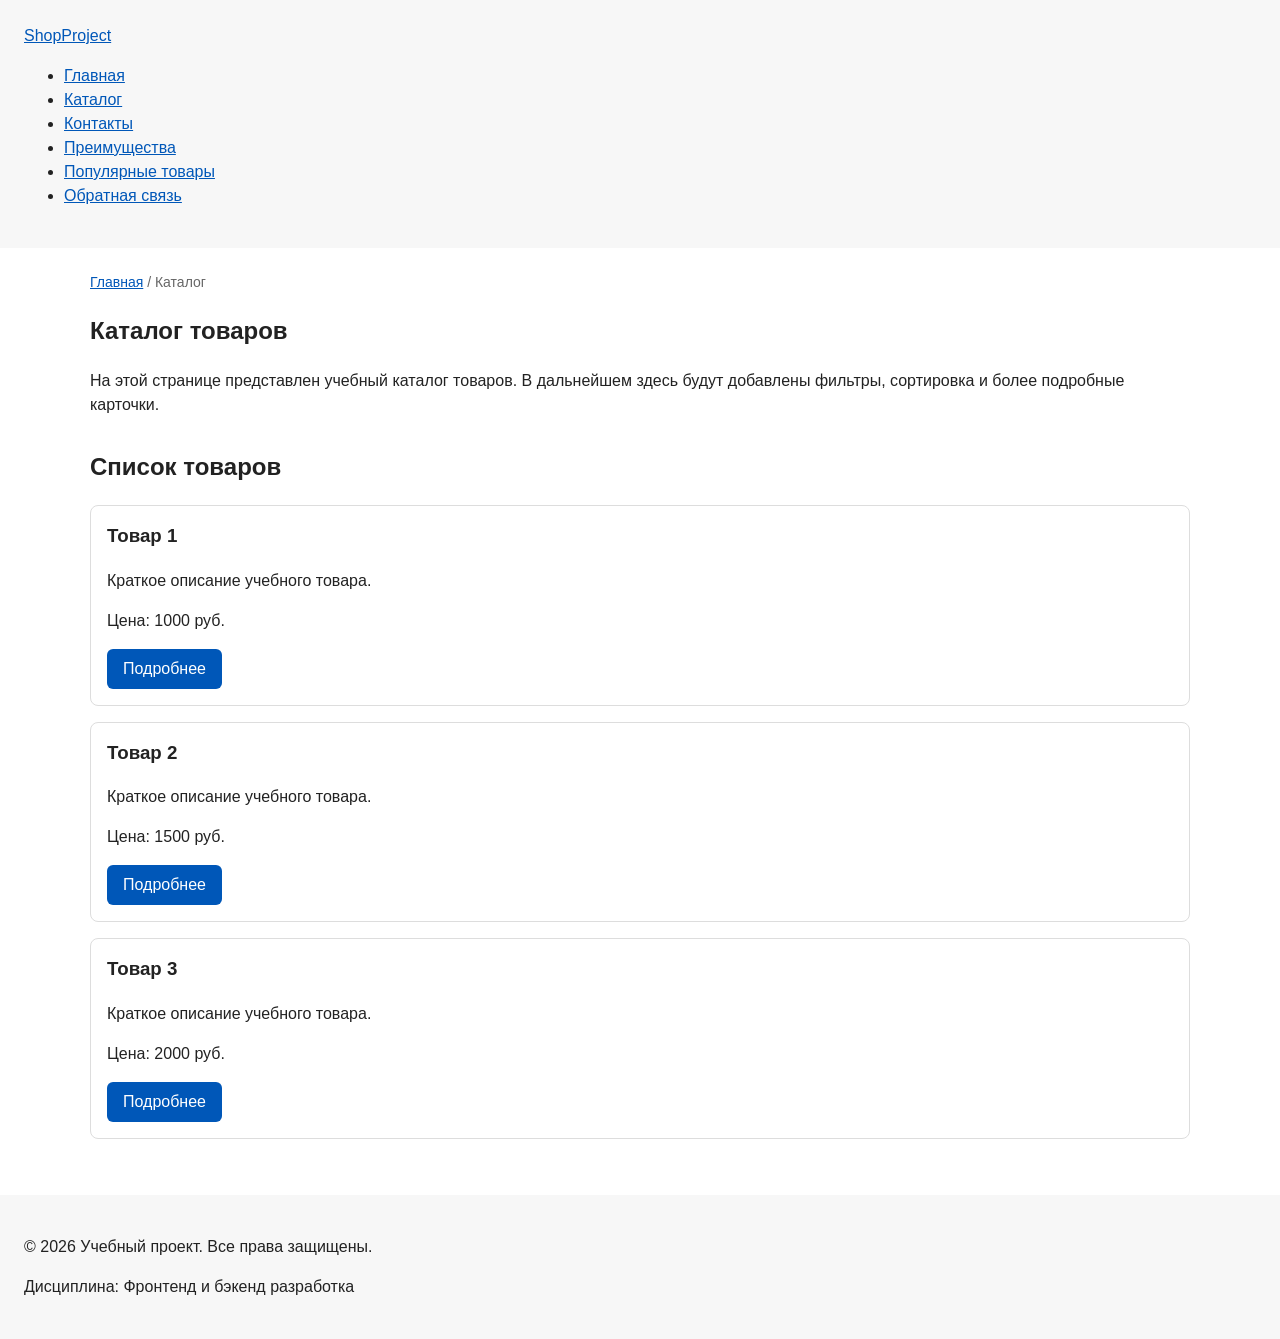
==== catalog.html @ 62868a8f "feat: add multi-page structure navigation and anchors" ====
<!DOCTYPE html>
<html lang="ru">
<head>
    <meta charset="UTF-8">
    <meta name="viewport" content="width=device-width, initial-scale=1.0">
    <meta name="description" content="Каталог товаров учебного интернет-магазина.">
    <title>Каталог товаров — Учебный интернет-магазин</title>
    <link rel="stylesheet" href="css/style.css">
</head>
<body>
<header>
    <div class="site-header">
        <a class="site-logo" href="index.html">ShopProject</a>

        <nav class="site-nav" aria-label="Основная навигация">
            <ul class="site-nav__list">
                <li><a href="index.html">Главная</a></li>
                <li><a href="catalog.html">Каталог</a></li>
                <li><a href="contacts.html">Контакты</a></li>
                <li><a href="index.html#advantages">Преимущества</a></li>
                <li><a href="index.html#popular">Популярные товары</a></li>
                <li><a href="index.html#contacts">Обратная связь</a></li>
            </ul>
        </nav>
    </div>
</header>

<main>
    <nav class="breadcrumbs" aria-label="Хлебные крошки">
        <a href="index.html">Главная</a>
        <span>Каталог</span>
    </nav>

    <section class="section">
        <h1>Каталог товаров</h1>
        <p>
            На этой странице представлен учебный каталог товаров.
            В дальнейшем здесь будут добавлены фильтры, сортировка и более
            подробные карточки.
        </p>
    </section>

    <section class="section">
        <h2>Список товаров</h2>

        <article class="product-card">
            <h3>Товар 1</h3>
            <p>Краткое описание учебного товара.</p>
            <p>Цена: 1000 руб.</p>
            <a class="button" href="index.html#popular">Подробнее</a>
        </article>

        <article class="product-card">
            <h3>Товар 2</h3>
            <p>Краткое описание учебного товара.</p>
            <p>Цена: 1500 руб.</p>
            <a class="button" href="index.html#popular">Подробнее</a>
        </article>

        <article class="product-card">
            <h3>Товар 3</h3>
            <p>Краткое описание учебного товара.</p>
            <p>Цена: 2000 руб.</p>
            <a class="button" href="index.html#popular">Подробнее</a>
        </article>
    </section>
</main>

<footer>
    <p>&copy; 2026 Учебный проект. Все права защищены.</p>
    <p>Дисциплина: Фронтенд и бэкенд разработка</p>
</footer>
</body>
</html>
---- css/style.css ----
/* ===============================
   1. Переменные проекта
   =============================== */

:root {
    /* Основные цвета проекта */
    --color-bg: #ffffff;
    --color-text: #222222;
    --color-muted: #666666;
    --color-primary: #0057b8;
    --color-primary-dark: #003f86;
    --color-border: #dddddd;
    --color-surface: #f7f7f7;
    --color-surface-accent: #eef5ff;
    --color-danger: #b00020;
    --color-success: #168a2f;
    --color-success-bg: #eefaf0;
    --color-white: #ffffff;

    /* Отступы */
    --space-xs: 4px;
    --space-sm: 8px;
    --space-md: 16px;
    --space-lg: 24px;
    --space-xl: 32px;

    /* Скругления */
    --radius-sm: 6px;
    --radius-md: 8px;
    --radius-lg: 12px;

    /* Размеры */
    --container-width: 1100px;
}
/* ===============================
   2. Базовые стили
   =============================== */

* {
    box-sizing: border-box;
}

body {
    margin: 0;
    font-family: Arial, sans-serif;
    line-height: 1.5;
    color: var(--color-text);
    background-color: var(--color-bg);
}
header,
main,
footer {
    padding: var(--space-lg);
}
header {
    background-color: var(--color-surface);
}

footer {
    background-color: var(--color-surface);
}
/* ===============================
   3. Общие элементы интерфейса
   =============================== */

a {
    color: var(--color-primary);
}

a:hover {
    color: var(--color-primary-dark);
}

a:focus-visible {
    outline: 2px solid var(--color-primary);
    outline-offset: 3px;
}
.button {
    display: inline-block;
    padding: var(--space-sm) var(--space-md);
    color: var(--color-white);
    background-color: var(--color-primary);
    text-decoration: none;
    border: none;
    border-radius: var(--radius-sm);
    cursor: pointer;
}

.button:hover {
    background-color: var(--color-primary-dark);
}

.button:focus-visible {
    outline: 2px solid var(--color-primary);
    outline-offset: 3px;
}

.button:disabled {
    opacity: 0.6;
    cursor: not-allowed;
}
/* ===============================
   4. Компоненты страницы
   =============================== */

.hero {
    max-width: var(--container-width);
    margin: 0 auto var(--space-xl);
    padding: var(--space-xl) var(--space-lg);
    background-color: var(--color-surface-accent);
    border-radius: var(--radius-lg);
}

.section {
    max-width: var(--container-width);
    margin: 0 auto var(--space-xl);
}

.section h2 {
    margin-top: 0;
}
.product-card {
    margin-bottom: var(--space-md);
    padding: var(--space-md);
    border: 1px solid var(--color-border);
    border-radius: var(--radius-md);
    background-color: var(--color-bg);
}

.product-card:hover {
    border-color: var(--color-primary);
}

.product-card h3 {
    margin-top: 0;
}
.aside-info {
    max-width: var(--container-width);
    margin: 0 auto var(--space-xl);
    padding: var(--space-md);
    border-left: 4px solid var(--color-primary);
    background-color: var(--color-surface);
}
/* ===============================
   5. Форма и модальное окно
   =============================== */

.order-dialog {
    width: min(100% - 32px, 560px);
    padding: var(--space-lg);
    border: none;
    border-radius: var(--radius-lg);
}

.order-dialog::backdrop {
    background-color: rgba(0, 0, 0, 0.5);
}

.form-field {
    margin-bottom: var(--space-md);
}

.form-field label {
    display: block;
    margin-bottom: var(--space-xs);
}

.form-field input,
.form-field select,
.form-field textarea {
    width: 100%;
    padding: 10px 12px;
    border: 1px solid var(--color-border);
    border-radius: var(--radius-sm);
    font: inherit;
}

.form-field input[type="checkbox"] {
    width: auto;
}

.form-field small {
    display: block;
    margin-top: var(--space-xs);
    color: var(--color-muted);
}
.form-field input:hover,
.form-field select:hover,
.form-field textarea:hover {
    border-color: var(--color-primary);
}

.form-field input:focus-visible,
.form-field select:focus-visible,
.form-field textarea:focus-visible,
.form-actions button:focus-visible {
    outline: 2px solid var(--color-primary);
    outline-offset: 3px;
}

[aria-invalid="true"] {
    border-color: var(--color-danger);
}
.success-message {
    max-width: var(--container-width);
    margin: var(--space-lg) auto;
    padding: var(--space-md);
    border-left: 4px solid var(--color-success);
    background-color: var(--color-success-bg);
}

.breadcrumbs {
    max-width: var(--container-width);
    margin: 0 auto var(--space-md);
    font-size: 14px;
    color: var(--color-muted);
}

.breadcrumbs a {
    color: var(--color-primary);
}

.breadcrumbs span::before {
    content: " / ";
    color: var(--color-muted);
}
html {
    scroll-behavior: smooth;
}
:target {
    outline: 2px dashed var(--color-primary);
    outline-offset: 4px;
}
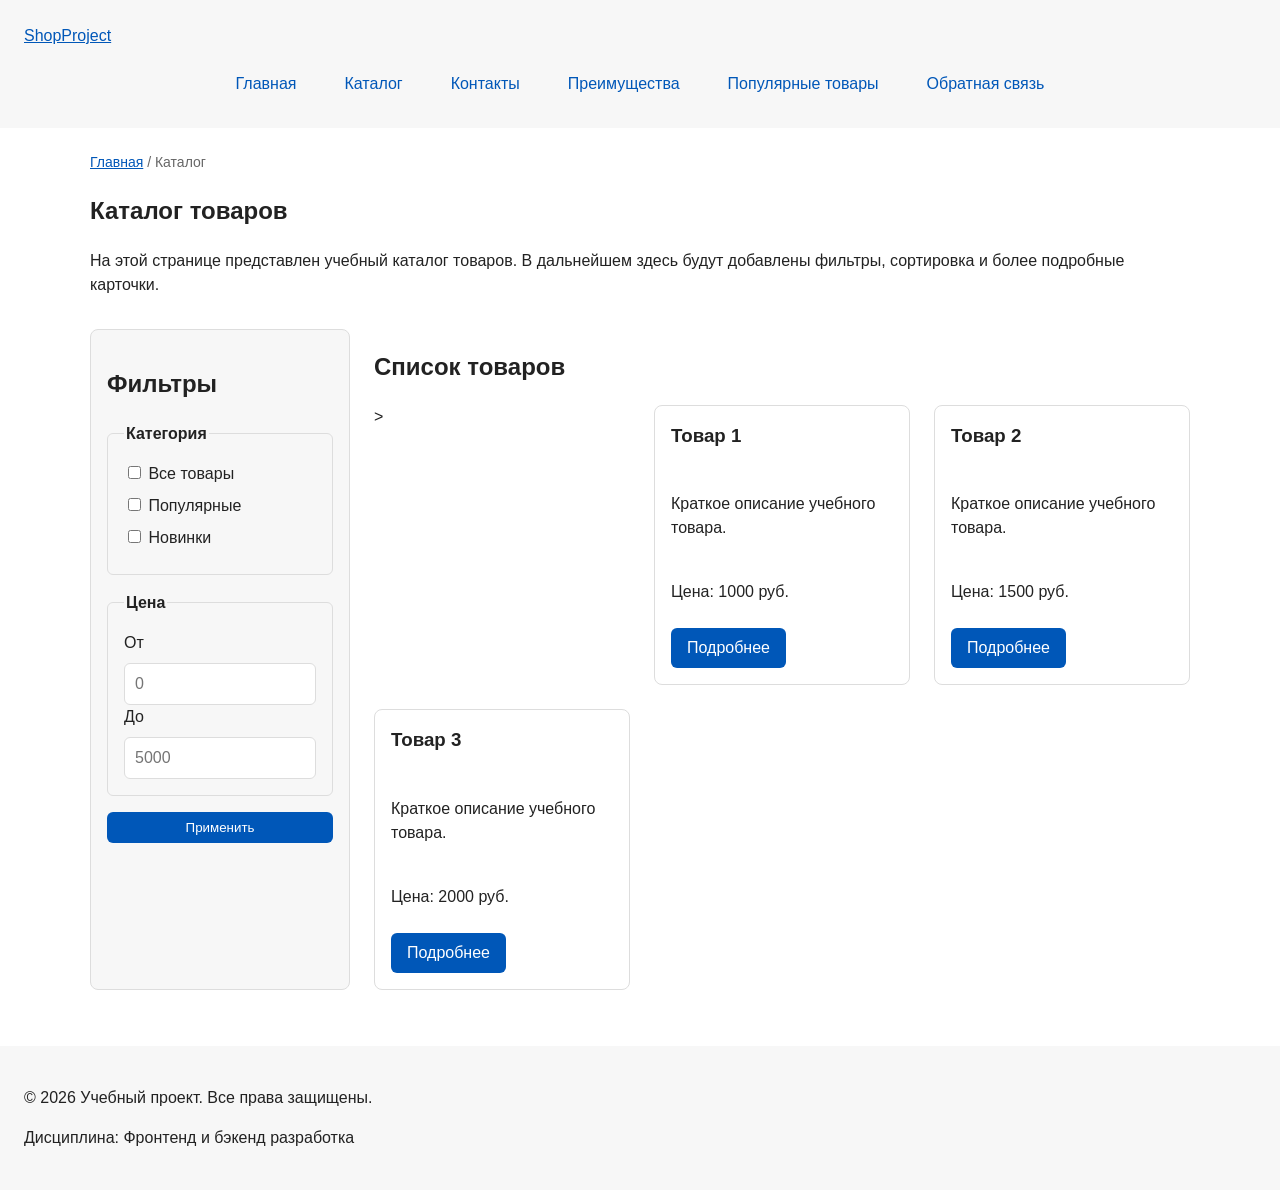
==== commit 19bef51d: "feat: add flex navigation and grid catalog layout" ====
--- a/catalog.html
+++ b/catalog.html
@@ -39,31 +39,72 @@
             подробные карточки.
         </p>
     </section>
+    <section class="catalog-layout">
+        <aside class="catalog-filters">
+            <h2>Фильтры</h2>
 
-    <section class="section">
-        <h2>Список товаров</h2>
+            <form class="filters-form" action="#" method="get">
+                <fieldset>
+                    <legend>Категория</legend>
 
-        <article class="product-card">
-            <h3>Товар 1</h3>
-            <p>Краткое описание учебного товара.</p>
-            <p>Цена: 1000 руб.</p>
-            <a class="button" href="index.html#popular">Подробнее</a>
-        </article>
+                    <label>
+                        <input type="checkbox" name="category" value="all">
+                        Все товары
+                    </label>
 
-        <article class="product-card">
-            <h3>Товар 2</h3>
-            <p>Краткое описание учебного товара.</p>
-            <p>Цена: 1500 руб.</p>
-            <a class="button" href="index.html#popular">Подробнее</a>
-        </article>
+                    <label>
+                        <input type="checkbox" name="category" value="popular">
+                        Популярные
+                    </label>
 
-        <article class="product-card">
-            <h3>Товар 3</h3>
-            <p>Краткое описание учебного товара.</p>
-            <p>Цена: 2000 руб.</p>
-            <a class="button" href="index.html#popular">Подробнее</a>
-        </article>
+                    <label>
+                        <input type="checkbox" name="category" value="new">
+                        Новинки
+                    </label>
+                </fieldset>
+
+                <fieldset>
+                    <legend>Цена</legend>
+
+                    <label for="price-from">От</label>
+                    <input id="price-from" name="price-from" type="number" min="0" placeholder="0">
+
+                    <label for="price-to">До</label>
+                    <input id="price-to" name="price-to" type="number" min="0" placeholder="5000">
+                </fieldset>
+
+                <button class="button" type="submit">Применить</button>
+            </form>
+        </aside>
+
+        <section class="catalog-products">
+            <h2>Список товаров</h2>
+            <div class="products-grid">>
+                <article class="product-card">
+                    <h3>Товар 1</h3>
+                    <p>Краткое описание учебного товара.</p>
+                    <p>Цена: 1000 руб.</p>
+                    <a class="button" href="index.html#popular">Подробнее</a>
+                </article>
+
+                <article class="product-card">
+                    <h3>Товар 2</h3>
+                    <p>Краткое описание учебного товара.</p>
+                    <p>Цена: 1500 руб.</p>
+                    <a class="button" href="index.html#popular">Подробнее</a>
+                </article>
+
+                <article class="product-card">
+                    <h3>Товар 3</h3>
+                    <p>Краткое описание учебного товара.</p>
+                    <p>Цена: 2000 руб.</p>
+                    <a class="button" href="index.html#popular">Подробнее</a>
+                </article>
+            </div>
+        </section>
     </section>
+
+
 </main>
 
 <footer>
--- a/css/style.css
+++ b/css/style.css
@@ -120,13 +120,22 @@
     margin-top: 0;
 }
 .product-card {
-    margin-bottom: var(--space-md);
+    display: flex;
+    flex-direction: column;
+    gap: var(--space-sm);
+    margin-bottom: 0;
     padding: var(--space-md);
     border: 1px solid var(--color-border);
     border-radius: var(--radius-md);
     background-color: var(--color-bg);
 }
 
+.product-card .button {
+    margin-top: auto;
+    align-self: flex-start;
+}
+
+
 .product-card:hover {
     border-color: var(--color-primary);
 }
@@ -141,9 +150,86 @@
     border-left: 4px solid var(--color-primary);
     background-color: var(--color-surface);
 }
-/* ===============================
-   5. Форма и модальное окно
-   =============================== */
+.site-nav__list {
+    display: flex;
+    flex-wrap: wrap;
+    justify-content: center;
+    align-items: center;
+    gap: var(--space-md);
+    padding: 0;
+    margin: var(--space-md) 0 0;
+    list-style: none;
+}
+.site-nav__list a {
+    display: inline-block;
+    padding: var(--space-sm) var(--space-md);
+    color: var(--color-primary);
+    text-decoration: none;
+    border-radius: var(--radius-sm);
+}
+
+.site-nav__list a:hover {
+    color: var(--color-white);
+    background-color: var(--color-primary);
+}
+.products-grid {
+    display: grid;
+    grid-template-columns: repeat(3, 1fr);
+    gap: var(--space-lg);
+}
+.catalog-layout {
+    max-width: var(--container-width);
+    margin: 0 auto var(--space-xl);
+    display: grid;
+    grid-template-columns: 260px 1fr;
+    grid-template-areas: "filters products";
+    gap: var(--space-lg);
+}
+
+.catalog-filters {
+    grid-area: filters;
+    padding: var(--space-md);
+    border: 1px solid var(--color-border);
+    border-radius: var(--radius-md);
+    background-color: var(--color-surface);
+}
+
+.catalog-products {
+    grid-area: products;
+}
+.filters-form {
+    display: grid;
+    gap: var(--space-md);
+}
+
+.filters-form fieldset {
+    margin: 0;
+    padding: var(--space-md);
+    border: 1px solid var(--color-border);
+    border-radius: var(--radius-sm);
+}
+
+.filters-form legend {
+    font-weight: 700;
+}
+
+.filters-form label {
+    display: block;
+    margin-bottom: var(--space-sm);
+}
+
+.filters-form input[type="number"] {
+    width: 100%;
+    padding: 8px 10px;
+    border: 1px solid var(--color-border);
+    border-radius: var(--radius-sm);
+    font: inherit;
+}
+
+
+    /* ===============================
+       5. Форма и модальное окно
+       =============================== */
 
 .order-dialog {
     width: min(100% - 32px, 560px);
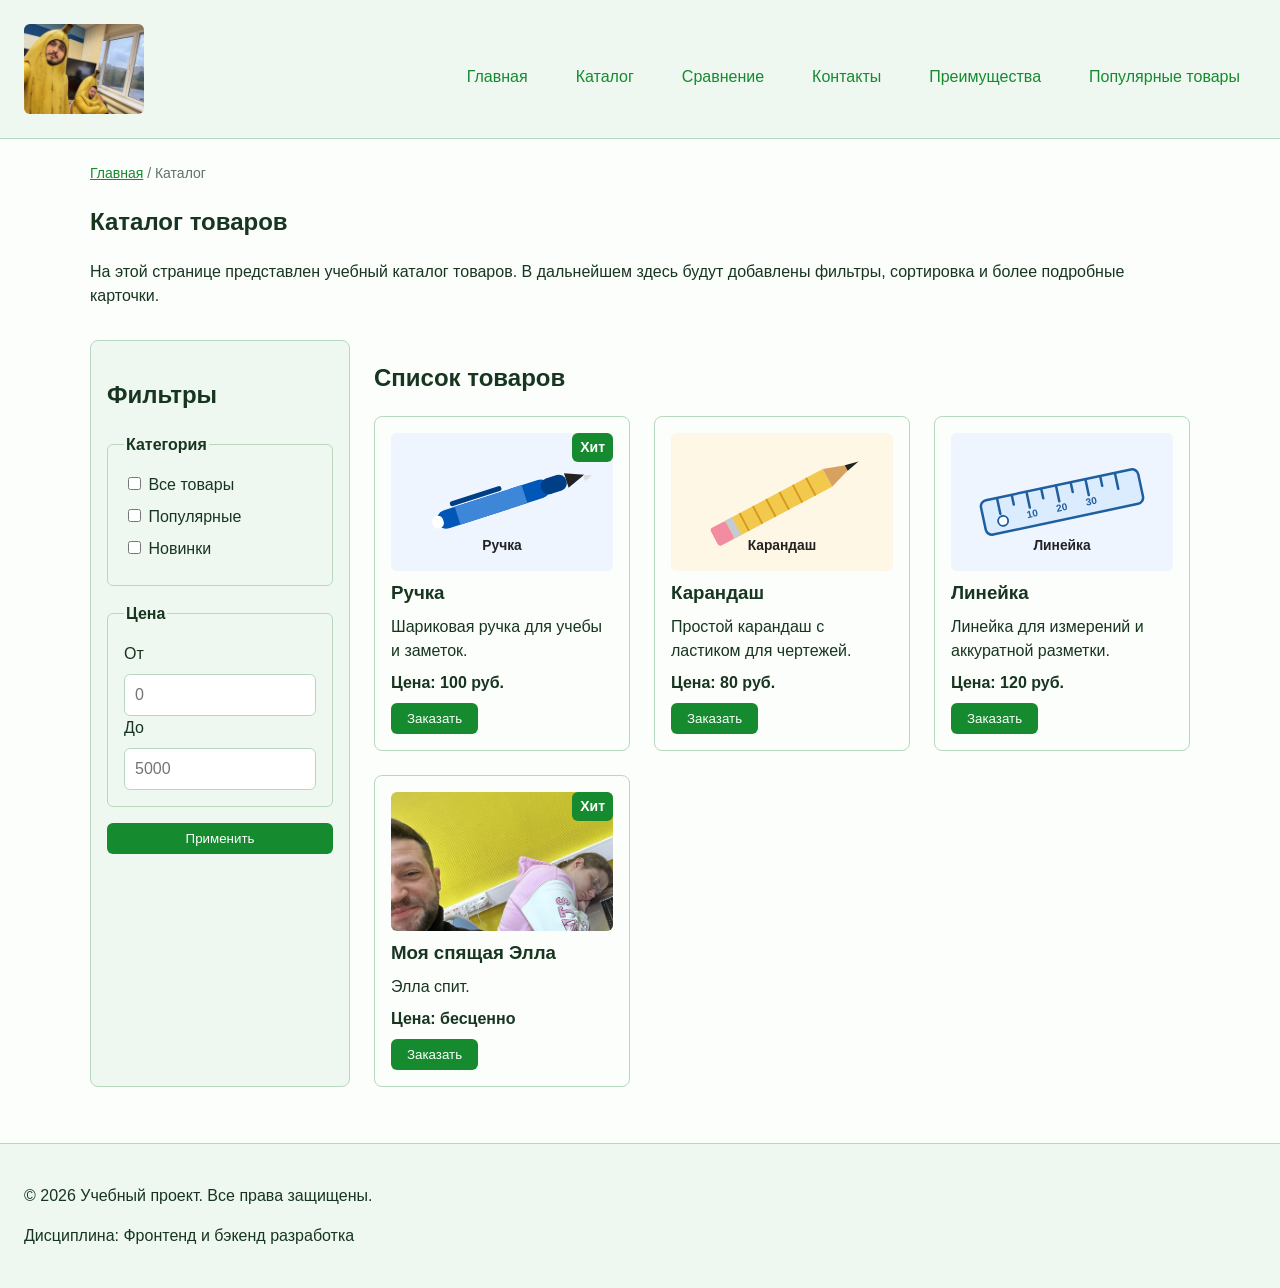
==== commit 8c2279d6: "final" ====
--- a/catalog.html
+++ b/catalog.html
@@ -6,20 +6,23 @@
     <meta name="description" content="Каталог товаров учебного интернет-магазина.">
     <title>Каталог товаров — Учебный интернет-магазин</title>
     <link rel="stylesheet" href="css/style.css">
+    <script src="js/main.js" defer></script>
 </head>
 <body>
 <header>
     <div class="site-header">
-        <a class="site-logo" href="index.html">ShopProject</a>
+        <a class="site-logo" href="index.html">
+            <img src="images/logo.jpg" alt="ShopProject">
+        </a>
 
         <nav class="site-nav" aria-label="Основная навигация">
             <ul class="site-nav__list">
                 <li><a href="index.html">Главная</a></li>
                 <li><a href="catalog.html">Каталог</a></li>
+                <li><a href="comparison.html">Сравнение</a></li>
                 <li><a href="contacts.html">Контакты</a></li>
                 <li><a href="index.html#advantages">Преимущества</a></li>
                 <li><a href="index.html#popular">Популярные товары</a></li>
-                <li><a href="index.html#contacts">Обратная связь</a></li>
             </ul>
         </nav>
     </div>
@@ -79,26 +82,55 @@
 
         <section class="catalog-products">
             <h2>Список товаров</h2>
-            <div class="products-grid">>
-                <article class="product-card">
-                    <h3>Товар 1</h3>
-                    <p>Краткое описание учебного товара.</p>
-                    <p>Цена: 1000 руб.</p>
-                    <a class="button" href="index.html#popular">Подробнее</a>
-                </article>
-
-                <article class="product-card">
-                    <h3>Товар 2</h3>
-                    <p>Краткое описание учебного товара.</p>
-                    <p>Цена: 1500 руб.</p>
-                    <a class="button" href="index.html#popular">Подробнее</a>
-                </article>
-
-                <article class="product-card">
-                    <h3>Товар 3</h3>
-                    <p>Краткое описание учебного товара.</p>
-                    <p>Цена: 2000 руб.</p>
-                    <a class="button" href="index.html#popular">Подробнее</a>
+            <div class="products-grid">
+                <article class="product-card">
+                    <span class="product-card__badge">Хит</span>
+                    <img class="product-card__image" src="images/product-1.svg" alt="Ручка">
+                    <h3 class="product-card__title">Ручка</h3>
+                    <p class="product-card__description">Шариковая ручка для учебы и заметок.</p>
+                    <p class="product-card__price">Цена: 100 руб.</p>
+                    <div class="product-card__actions">
+                        <button class="button product-card__button" type="button" data-product="Ручка">
+                            Заказать
+                        </button>
+                    </div>
+                </article>
+
+                <article class="product-card">
+                    <img class="product-card__image" src="images/product-2.svg" alt="Карандаш">
+                    <h3 class="product-card__title">Карандаш</h3>
+                    <p class="product-card__description">Простой карандаш с ластиком для чертежей.</p>
+                    <p class="product-card__price">Цена: 80 руб.</p>
+                    <div class="product-card__actions">
+                        <button class="button product-card__button" type="button" data-product="Ручка">
+                            Заказать
+                        </button>
+                    </div>
+                </article>
+
+                <article class="product-card">
+                    <img class="product-card__image" src="images/product-3.svg" alt="Линейка">
+                    <h3 class="product-card__title">Линейка</h3>
+                    <p class="product-card__description">Линейка для измерений и аккуратной разметки.</p>
+                    <p class="product-card__price">Цена: 120 руб.</p>
+                    <div class="product-card__actions">
+                        <button class="button product-card__button" type="button" data-product="Ручка">
+                            Заказать
+                        </button>
+                    </div>
+                </article>
+
+                <article class="product-card">
+                    <span class="product-card__badge">Хит</span>
+                    <img class="product-card__image" src="images/ella.jpg" alt="Ручка">
+                    <h3 class="product-card__title">Моя спящая Элла</h3>
+                    <p class="product-card__description">Элла спит.</p>
+                    <p class="product-card__price">Цена: бесценно</p>
+                    <div class="product-card__actions">
+                        <button class="button product-card__button" type="button" data-product="Ручка">
+                            Заказать
+                        </button>
+                    </div>
                 </article>
             </div>
         </section>
@@ -106,7 +138,102 @@
 
 
 </main>
-
+<dialog class="order-dialog" id="order-dialog" aria-labelledby="order-dialog-title">
+    <h2 id="order-dialog-title">Оформление заявки</h2>
+
+    <form class="order-form" id="order-form" action="#" method="post" novalidate>
+        <input id="selected-product" name="selected-product" type="hidden">
+
+        <div class="form-field">
+            <label for="order-name">Имя</label>
+            <input
+                    id="order-name"
+                    name="name"
+                    type="text"
+                    placeholder="Введите ваше имя"
+                    minlength="2"
+                    autocomplete="given-name"
+                    required
+            >
+        </div>
+
+        <div class="form-field">
+            <label for="order-email">E-mail</label>
+            <input
+                    id="order-email"
+                    name="email"
+                    type="email"
+                    placeholder="example@mail.ru"
+                    autocomplete="email"
+                    required
+            >
+        </div>
+
+        <div class="form-field">
+            <label for="order-phone">Телефон</label>
+            <input
+                    id="order-phone"
+                    name="phone"
+                    type="tel"
+                    inputmode="tel"
+                    placeholder="+7 (900) 000-00-00"
+                    pattern="^\+7 \(\d{3}\) \d{3}-\d{2}-\d{2}$"
+                    required
+            >
+            <small>Формат: +7 (900) 000-00-00</small>
+        </div>
+
+        <div class="form-field">
+            <label for="order-date">Дата связи</label>
+            <input
+                    id="order-date"
+                    name="date"
+                    type="date"
+            >
+        </div>
+
+        <div class="form-field">
+            <label for="order-topic">Тема заявки</label>
+            <select id="order-topic" name="topic" required>
+                <option value="">Выберите тему</option>
+                <option value="product">Заказ товара</option>
+                <option value="consultation">Консультация</option>
+                <option value="delivery">Доставка</option>
+            </select>
+        </div>
+
+        <div class="form-field">
+            <label for="order-comment">Комментарий</label>
+            <textarea
+                    id="order-comment"
+                    name="comment"
+                    rows="4"
+                    placeholder="Укажите дополнительную информацию"
+            ></textarea>
+        </div>
+
+        <div class="form-field form-field--checkbox">
+            <label>
+                <input
+                        id="order-agreement"
+                        name="agreement"
+                        type="checkbox"
+                        required
+                >
+                Я согласен на обработку данных
+            </label>
+        </div>
+
+        <div class="form-actions">
+            <button class="button" type="button" id="close-order-dialog">Закрыть</button>
+            <button class="button" type="submit">Отправить заявку</button>
+        </div>
+    </form>
+</dialog>
+
+<p class="success-message" id="success-message" hidden>
+    Форма успешно отправлена!
+</p>
 <footer>
     <p>&copy; 2026 Учебный проект. Все права защищены.</p>
     <p>Дисциплина: Фронтенд и бэкенд разработка</p>
--- a/css/style.css
+++ b/css/style.css
@@ -4,17 +4,17 @@
 
 :root {
     /* Основные цвета проекта */
-    --color-bg: #ffffff;
-    --color-text: #222222;
-    --color-muted: #666666;
-    --color-primary: #0057b8;
-    --color-primary-dark: #003f86;
-    --color-border: #dddddd;
-    --color-surface: #f7f7f7;
-    --color-surface-accent: #eef5ff;
+    --color-bg: #fbfefb;
+    --color-text: #17351f;
+    --color-muted: #5f7567;
+    --color-primary: #168a2f;
+    --color-primary-dark: #0f6423;
+    --color-border: #b7d8bf;
+    --color-surface: #eef8f0;
+    --color-surface-accent: #ddf4e3;
     --color-danger: #b00020;
     --color-success: #168a2f;
-    --color-success-bg: #eefaf0;
+    --color-success-bg: #e6f7ea;
     --color-white: #ffffff;
 
     /* Отступы */
@@ -46,17 +46,25 @@
     line-height: 1.5;
     color: var(--color-text);
     background-color: var(--color-bg);
+    min-height: 100vh;
+    display: flex;
+    flex-direction: column;
 }
 header,
 main,
 footer {
     padding: var(--space-lg);
 }
+main {
+    flex-grow: 1;
+}
 header {
+    border-bottom: 1px solid var(--color-border);
     background-color: var(--color-surface);
 }
 
 footer {
+    border-top: 1px solid var(--color-border);
     background-color: var(--color-surface);
 }
 /* ===============================
@@ -119,7 +127,38 @@
 .section h2 {
     margin-top: 0;
 }
+
+.site-header {
+    display: flex;
+    flex-wrap: wrap;
+    align-items: center;
+    justify-content: space-between;
+    gap: var(--space-md);
+}
+
+.site-logo {
+    display: inline-flex;
+    align-items: center;
+}
+
+.site-logo img {
+    display: block;
+    width: 120px;
+    height: auto;
+    border-radius: var(--radius-sm);
+}
+
+.section img {
+    display: block;
+    width: 50%;
+    aspect-ratio: 4 / 3;
+    border-radius: var(--radius-sm);
+    background-color: var(--color-surface);
+}
+
+
 .product-card {
+    position: relative;
     display: flex;
     flex-direction: column;
     gap: var(--space-sm);
@@ -130,19 +169,54 @@
     background-color: var(--color-bg);
 }
 
+.product-card__badge {
+    position: absolute;
+    top: var(--space-md);
+    right: var(--space-md);
+    padding: 4px 8px;
+    color: var(--color-white);
+    background-color: var(--color-success);
+    border-radius: var(--radius-sm);
+    font-size: 14px;
+    font-weight: 700;
+}
+
+.product-card__image {
+    display: block;
+    width: 100%;
+    aspect-ratio: 16 / 10;
+    object-fit: cover;
+    border-radius: var(--radius-sm);
+    background-color: var(--color-surface);
+}
+
+.product-card__title {
+    margin: 0;
+}
+
+.product-card__description,
+.product-card__price {
+    margin: 0;
+}
+
+.product-card__price {
+    font-weight: 700;
+}
+
+.product-card__actions {
+    margin-top: auto;
+}
+
 .product-card .button {
-    margin-top: auto;
     align-self: flex-start;
 }
 
 
 .product-card:hover {
     border-color: var(--color-primary);
-}
-
-.product-card h3 {
-    margin-top: 0;
-}
+    box-shadow: 0 8px 18px rgba(22, 138, 47, 0.12);
+}
+
 .aside-info {
     max-width: var(--container-width);
     margin: 0 auto var(--space-xl);
@@ -318,3 +392,30 @@
     outline-offset: 4px;
 }
 
+.comparison-table-wrap {
+    overflow-x: auto;
+}
+
+.comparison-table {
+    width: 100%;
+    min-width: 760px;
+    border-collapse: collapse;
+}
+
+.comparison-table th,
+.comparison-table td {
+    padding: var(--space-sm) var(--space-md);
+    border: 1px solid var(--color-border);
+    text-align: center;
+}
+
+.comparison-table th:first-child,
+.comparison-table td:first-child {
+    text-align: left;
+}
+
+.comparison-table th {
+    font-weight: 700;
+    color: var(--color-white);
+    background-color: var(--color-primary);
+}
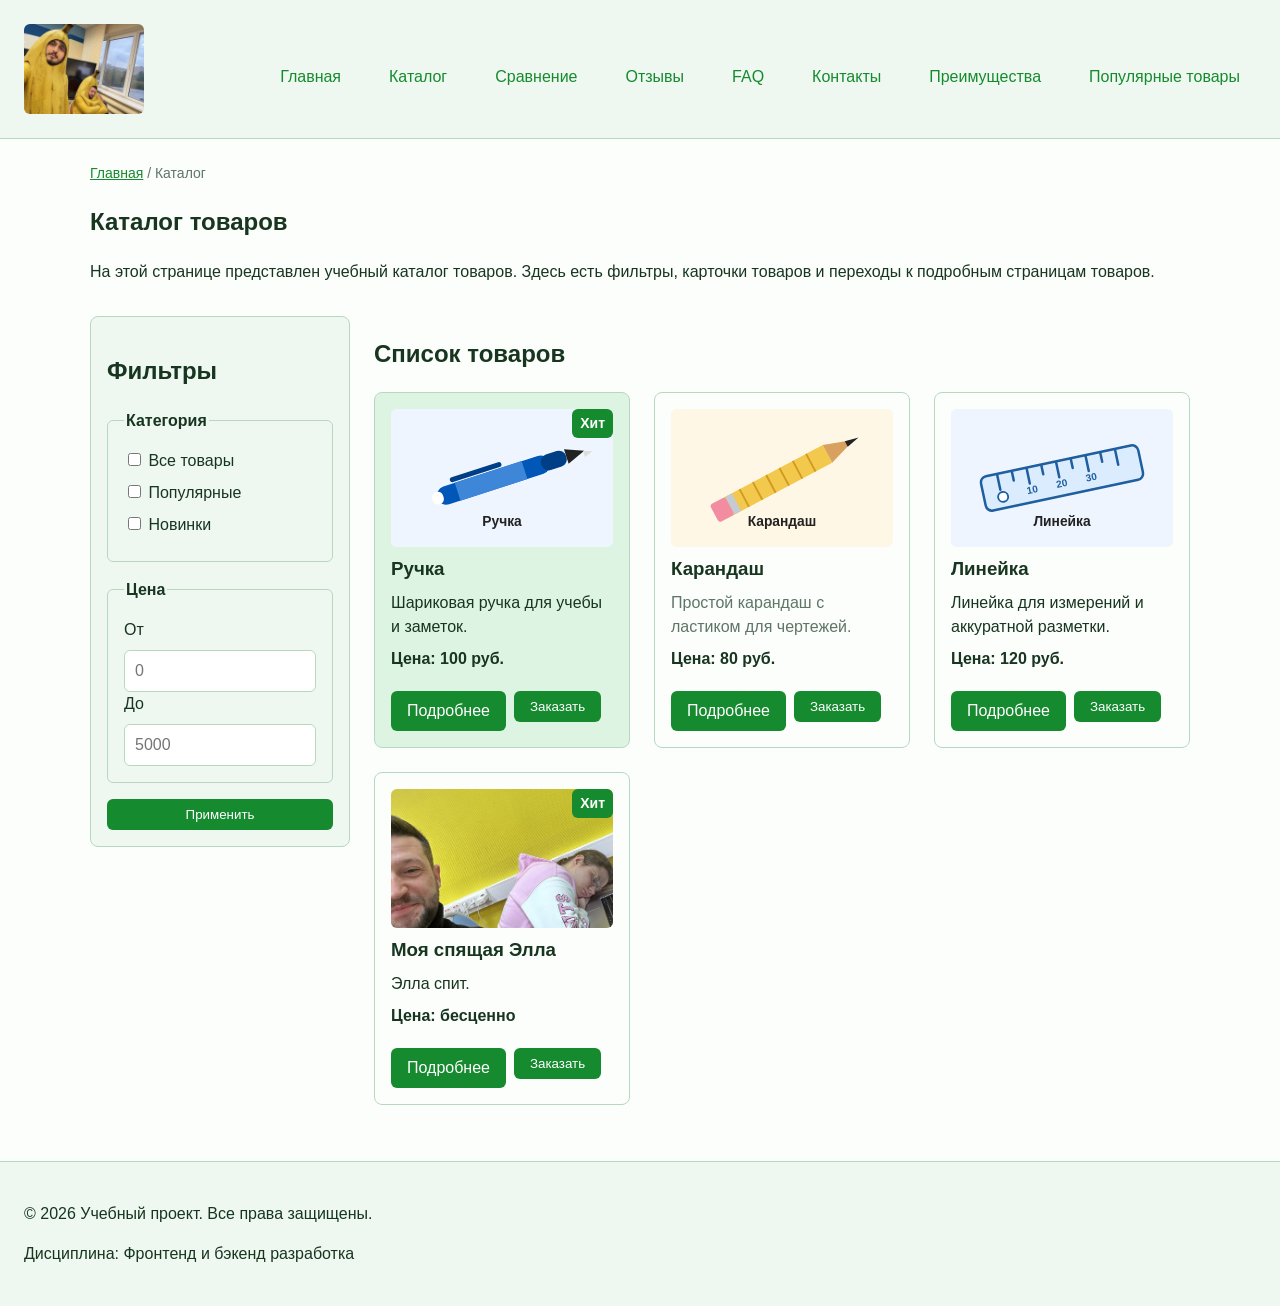
==== commit 9d222773: "final" ====
--- a/catalog.html
+++ b/catalog.html
@@ -8,7 +8,7 @@
     <link rel="stylesheet" href="css/style.css">
     <script src="js/main.js" defer></script>
 </head>
-<body>
+<body id="top">
 <header>
     <div class="site-header">
         <a class="site-logo" href="index.html">
@@ -20,6 +20,8 @@
                 <li><a href="index.html">Главная</a></li>
                 <li><a href="catalog.html">Каталог</a></li>
                 <li><a href="comparison.html">Сравнение</a></li>
+                <li><a href="reviews.html">Отзывы</a></li>
+                <li><a href="faq.html">FAQ</a></li>
                 <li><a href="contacts.html">Контакты</a></li>
                 <li><a href="index.html#advantages">Преимущества</a></li>
                 <li><a href="index.html#popular">Популярные товары</a></li>
@@ -38,8 +40,7 @@
         <h1>Каталог товаров</h1>
         <p>
             На этой странице представлен учебный каталог товаров.
-            В дальнейшем здесь будут добавлены фильтры, сортировка и более
-            подробные карточки.
+            Здесь есть фильтры, карточки товаров и переходы к подробным страницам товаров.
         </p>
     </section>
     <section class="catalog-layout">
@@ -64,6 +65,7 @@
                         <input type="checkbox" name="category" value="new">
                         Новинки
                     </label>
+
                 </fieldset>
 
                 <fieldset>
@@ -83,26 +85,28 @@
         <section class="catalog-products">
             <h2>Список товаров</h2>
             <div class="products-grid">
-                <article class="product-card">
+                <article class="product-card product-card--featured">
                     <span class="product-card__badge">Хит</span>
                     <img class="product-card__image" src="images/product-1.svg" alt="Ручка">
                     <h3 class="product-card__title">Ручка</h3>
                     <p class="product-card__description">Шариковая ручка для учебы и заметок.</p>
                     <p class="product-card__price">Цена: 100 руб.</p>
                     <div class="product-card__actions">
+                        <a class="button" href="product-pen.html">Подробнее</a>
                         <button class="button product-card__button" type="button" data-product="Ручка">
                             Заказать
                         </button>
                     </div>
                 </article>
 
-                <article class="product-card">
+                <article class="product-card product-card--compact">
                     <img class="product-card__image" src="images/product-2.svg" alt="Карандаш">
                     <h3 class="product-card__title">Карандаш</h3>
                     <p class="product-card__description">Простой карандаш с ластиком для чертежей.</p>
                     <p class="product-card__price">Цена: 80 руб.</p>
                     <div class="product-card__actions">
-                        <button class="button product-card__button" type="button" data-product="Ручка">
+                        <a class="button" href="product-pencil.html">Подробнее</a>
+                        <button class="button product-card__button" type="button" data-product="Карандаш">
                             Заказать
                         </button>
                     </div>
@@ -114,7 +118,8 @@
                     <p class="product-card__description">Линейка для измерений и аккуратной разметки.</p>
                     <p class="product-card__price">Цена: 120 руб.</p>
                     <div class="product-card__actions">
-                        <button class="button product-card__button" type="button" data-product="Ручка">
+                        <a class="button" href="product-ruler.html">Подробнее</a>
+                        <button class="button product-card__button" type="button" data-product="Линейка">
                             Заказать
                         </button>
                     </div>
@@ -122,12 +127,13 @@
 
                 <article class="product-card">
                     <span class="product-card__badge">Хит</span>
-                    <img class="product-card__image" src="images/ella.jpg" alt="Ручка">
+                    <img class="product-card__image" src="images/ella.jpg" alt="Моя спящая Элла">
                     <h3 class="product-card__title">Моя спящая Элла</h3>
                     <p class="product-card__description">Элла спит.</p>
                     <p class="product-card__price">Цена: бесценно</p>
                     <div class="product-card__actions">
-                        <button class="button product-card__button" type="button" data-product="Ручка">
+                        <a class="button" href="product-ella.html">Подробнее</a>
+                        <button class="button product-card__button" type="button" data-product="Моя спящая Элла">
                             Заказать
                         </button>
                     </div>
@@ -138,8 +144,11 @@
 
 
 </main>
-<dialog class="order-dialog" id="order-dialog" aria-labelledby="order-dialog-title">
+<dialog class="order-dialog" id="order-dialog" aria-labelledby="order-dialog-title" aria-describedby="order-dialog-description">
     <h2 id="order-dialog-title">Оформление заявки</h2>
+    <p class="order-dialog__text" id="order-dialog-description">
+        Заполните контактные данные, и мы свяжемся с вами по выбранному товару.
+    </p>
 
     <form class="order-form" id="order-form" action="#" method="post" novalidate>
         <input id="selected-product" name="selected-product" type="hidden">
@@ -225,7 +234,7 @@
         </div>
 
         <div class="form-actions">
-            <button class="button" type="button" id="close-order-dialog">Закрыть</button>
+            <button class="button button--secondary" type="button" id="close-order-dialog">Закрыть</button>
             <button class="button" type="submit">Отправить заявку</button>
         </div>
     </form>
--- a/css/style.css
+++ b/css/style.css
@@ -95,7 +95,12 @@
 }
 
 .button:hover {
+    color: var(--color-white);
     background-color: var(--color-primary-dark);
+}
+
+.button:active {
+    transform: translateY(1px);
 }
 
 .button:focus-visible {
@@ -106,6 +111,17 @@
 .button:disabled {
     opacity: 0.6;
     cursor: not-allowed;
+}
+
+.button--secondary {
+    color: var(--color-primary);
+    background-color: var(--color-white);
+    border: 1px solid var(--color-primary);
+}
+
+.button--secondary:hover {
+    color: var(--color-white);
+    background-color: var(--color-primary);
 }
 /* ===============================
    4. Компоненты страницы
@@ -148,10 +164,11 @@
     border-radius: var(--radius-sm);
 }
 
-.section img {
+.section__image {
     display: block;
     width: 50%;
     aspect-ratio: 4 / 3;
+    object-fit: cover;
     border-radius: var(--radius-sm);
     background-color: var(--color-surface);
 }
@@ -204,7 +221,10 @@
 }
 
 .product-card__actions {
-    margin-top: auto;
+    margin-top: 12px;
+    display: flex;
+    flex-wrap: wrap;
+    gap: var(--space-sm);
 }
 
 .product-card .button {
@@ -215,6 +235,91 @@
 .product-card:hover {
     border-color: var(--color-primary);
     box-shadow: 0 8px 18px rgba(22, 138, 47, 0.12);
+}
+
+.product-card:focus-within {
+    border-color: var(--color-primary);
+    box-shadow: 0 0 0 3px rgba(22, 138, 47, 0.18);
+}
+
+.product-card--featured {
+    background-color: var(--color-surface-accent);
+}
+
+.product-card--compact .product-card__description {
+    color: var(--color-muted);
+}
+
+.review-card {
+    padding: var(--space-md);
+    border: 1px solid var(--color-border);
+    border-radius: var(--radius-md);
+    background-color: var(--color-white);
+}
+
+.review-card h2,
+.review-card h3 {
+    margin-top: 0;
+}
+
+.reviews-grid {
+    display: grid;
+    grid-template-columns: repeat(3, 1fr);
+    gap: var(--space-lg);
+}
+
+.faq-list {
+    display: grid;
+    gap: var(--space-md);
+}
+
+.faq-item {
+    padding: var(--space-md);
+    border: 1px solid var(--color-border);
+    border-radius: var(--radius-md);
+    background-color: var(--color-white);
+}
+
+.faq-item h2,
+.faq-item h3 {
+    margin-top: 0;
+    margin-bottom: var(--space-sm);
+}
+
+.faq-item p {
+    margin: 0;
+}
+
+.product-detail {
+    max-width: var(--container-width);
+    margin: 0 auto var(--space-xl);
+    display: grid;
+    grid-template-columns: minmax(280px, 420px) 1fr;
+    gap: var(--space-xl);
+    align-items: start;
+}
+
+.product-detail__image {
+    width: 100%;
+    aspect-ratio: 1 / 1;
+    object-fit: cover;
+    border-radius: var(--radius-md);
+    background-color: var(--color-surface);
+}
+
+.product-detail__label {
+    margin: 0 0 var(--space-sm);
+    color: var(--color-primary);
+    font-weight: 700;
+}
+
+.product-detail__price {
+    font-size: 24px;
+    font-weight: 700;
+}
+
+.product-detail__list {
+    margin-bottom: var(--space-lg);
 }
 
 .aside-info {
@@ -262,6 +367,9 @@
 
 .catalog-filters {
     grid-area: filters;
+    position: sticky;
+    top: var(--space-lg);
+    align-self: start;
     padding: var(--space-md);
     border: 1px solid var(--color-border);
     border-radius: var(--radius-md);
@@ -344,6 +452,24 @@
     margin-top: var(--space-xs);
     color: var(--color-muted);
 }
+
+.form-actions {
+    display: flex;
+    flex-wrap: wrap;
+    gap: var(--space-sm);
+}
+
+.order-dialog__text {
+    color: var(--color-muted);
+}
+
+.order-dialog__product {
+    padding: var(--space-sm) var(--space-md);
+    border-radius: var(--radius-sm);
+    background-color: var(--color-surface);
+    font-weight: 700;
+}
+
 .form-field input:hover,
 .form-field select:hover,
 .form-field textarea:hover {
@@ -419,3 +545,26 @@
     color: var(--color-white);
     background-color: var(--color-primary);
 }
+
+@media (max-width: 900px) {
+    .products-grid,
+    .reviews-grid,
+    .product-detail,
+    .catalog-layout {
+        grid-template-columns: 1fr;
+    }
+
+    .catalog-layout {
+        grid-template-areas:
+            "filters"
+            "products";
+    }
+
+    .catalog-filters {
+        position: static;
+    }
+
+    .section__image {
+        width: 100%;
+    }
+}
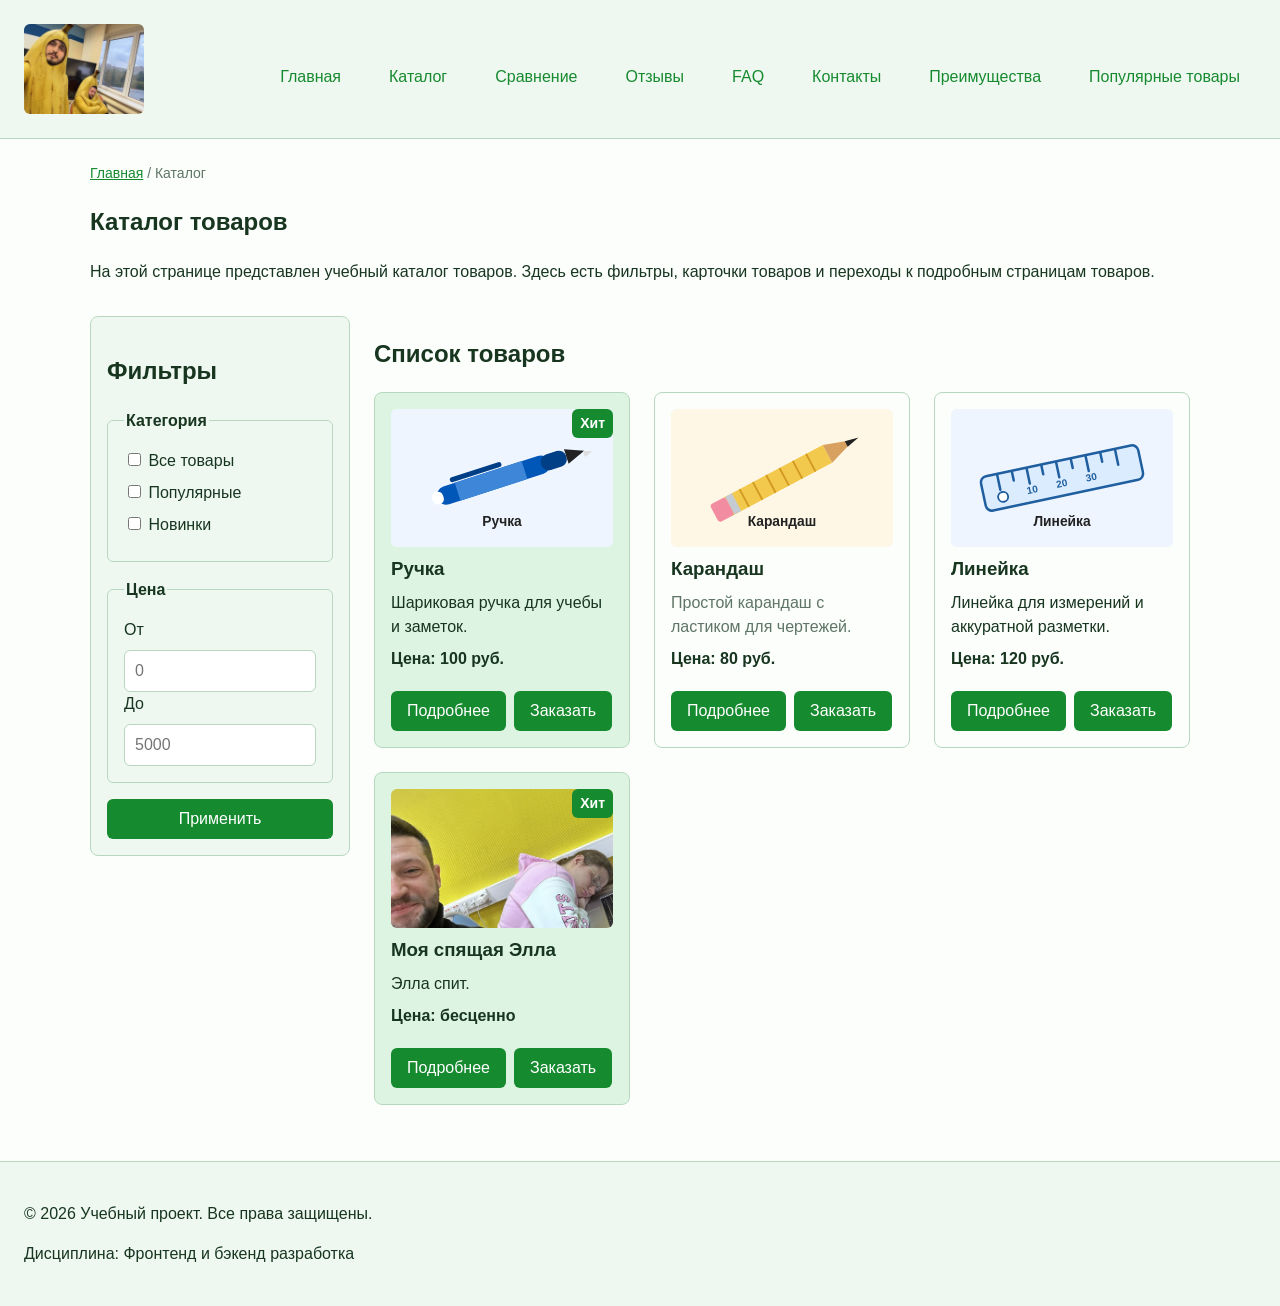
==== commit eb34dfeb: "FINAL" ====
--- a/catalog.html
+++ b/catalog.html
@@ -125,7 +125,7 @@
                     </div>
                 </article>
 
-                <article class="product-card">
+                <article class="product-card product-card--featured">
                     <span class="product-card__badge">Хит</span>
                     <img class="product-card__image" src="images/ella.jpg" alt="Моя спящая Элла">
                     <h3 class="product-card__title">Моя спящая Элла</h3>
--- a/css/style.css
+++ b/css/style.css
@@ -92,6 +92,8 @@
     border: none;
     border-radius: var(--radius-sm);
     cursor: pointer;
+    font: inherit;
+    line-height: 1.5;
 }
 
 .button:hover {
